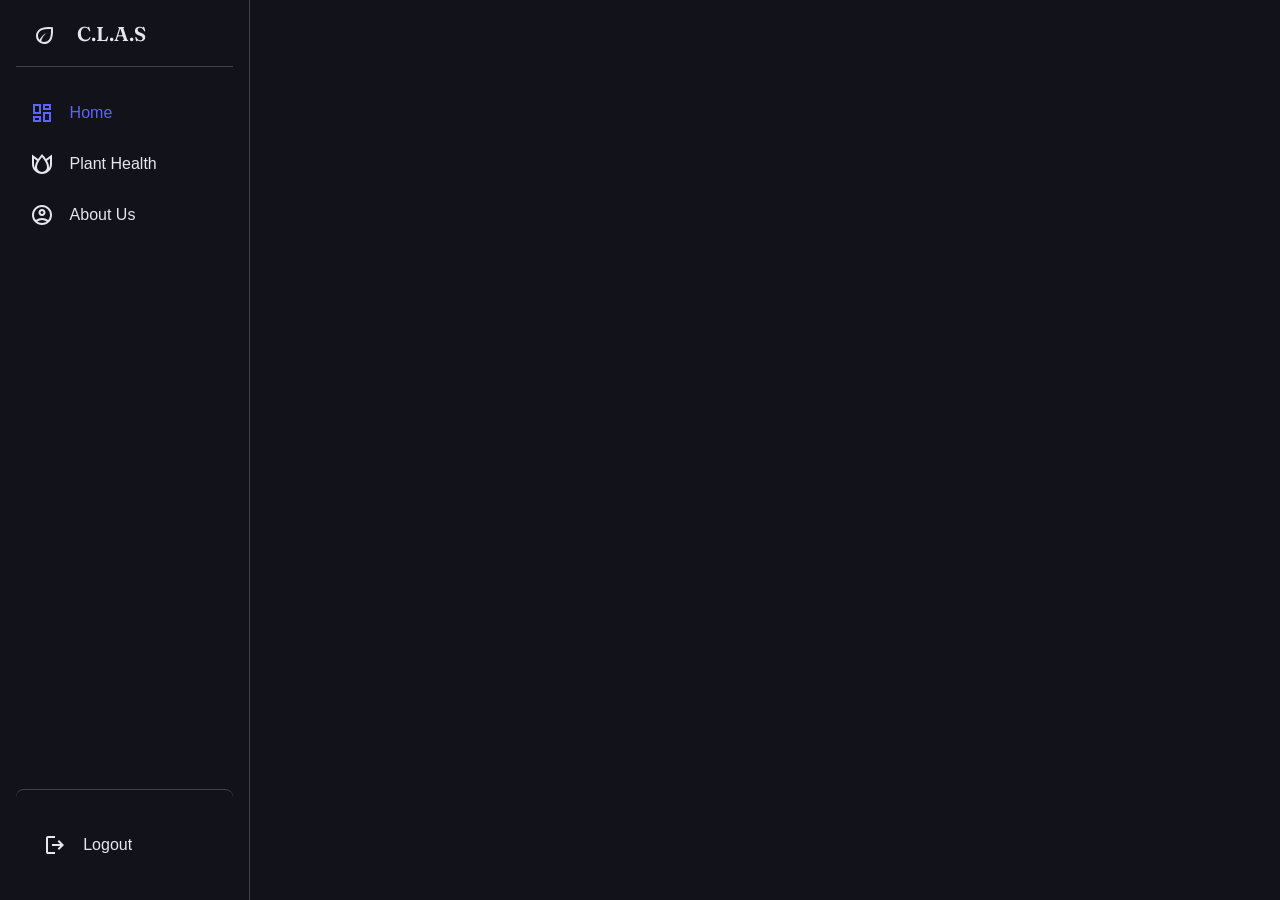
==== Firmware/App/index.html @ 98c23b72 "sidebar" ====
<!DOCTYPE html>
<html lang="en">

<head>
    <meta charset="UTF-8">
    <meta name="viewport" content="width=device-width, initial-scale=1.0">
    <link rel="stylesheet" href="index.css">
    <title>C.L.A.S</title>
</head>

<body>
    <nav id="sidebar">
        <div class="Project">
            <svg xmlns="http://www.w3.org/2000/svg" height="24px" viewBox="0 -960 960 960" width="24px" fill="#e3e3e3">
                <path
                    d="M216-176q-45-45-70.5-104T120-402q0-63 24-124.5T222-642q35-35 86.5-60t122-39.5Q501-756 591.5-759t202.5 7q8 106 5 195t-16.5 160.5q-13.5 71.5-38 125T684-182q-53 53-112.5 77.5T450-80q-65 0-127-25.5T216-176Zm112-16q29 17 59.5 24.5T450-160q46 0 91-18.5t86-59.5q18-18 36.5-50.5t32-85Q709-426 716-500.5t2-177.5q-49-2-110.5-1.5T485-670q-61 9-116 29t-90 55q-45 45-62 89t-17 85q0 59 22.5 103.5T262-246q42-80 111-153.5T534-520q-72 63-125.5 142.5T328-192Zm0 0Zm0 0Z" />
            </svg>
            <span>C.L.A.S</span>
        </div>
        <ul>
            <li class="active">
                <a href="index.html">
                    <svg xmlns="http://www.w3.org/2000/svg" height="24px" viewBox="0 -960 960 960" width="24px"
                        fill="#e3e3e3">
                        <path
                            d="M520-600v-240h320v240H520ZM120-440v-400h320v400H120Zm400 320v-400h320v400H520Zm-400 0v-240h320v240H120Zm80-400h160v-240H200v240Zm400 320h160v-240H600v240Zm0-480h160v-80H600v80ZM200-200h160v-80H200v80Zm160-320Zm240-160Zm0 240ZM360-280Z" />
                    </svg>
                    <span>Home</span>
                </a>
            </li>
            <li>
                <a href="Heatlh.html">
                    <svg xmlns="http://www.w3.org/2000/svg" height="24px" viewBox="0 -960 960 960" width="24px"
                        fill="#e3e3e3">
                        <path
                            d="M480-885q49 59 88 109.5t70 96.5l242-181v380q0 83-31.5 156T763-197q-54 54-127 85.5T480-80q-83 0-156-31.5T197-197q-54-54-85.5-127T80-480v-380l242 181q31-45 70-96t88-110ZM160-700v220q0 44 11.5 84.5T203-320q-2-10-2.5-19.5T200-360q0-57 18.5-117.5T279-610l-119-90Zm320-60Q370-626 325-526t-45 166q0 83 58.5 141.5T480-160q83 0 141.5-58.5T680-360q0-66-45-167T480-760Zm320 60-119 89q42 72 60.5 132.5T760-360q0 11-.5 20.5T757-320q20-35 31.5-75.5T800-480v-220Z" />
                    </svg>
                    <span>Plant Health</span>
                </a>
            </li>
            <li>
                <a href="AboutUs.html">
                    <svg xmlns="http://www.w3.org/2000/svg" height="24px" viewBox="0 -960 960 960" width="24px"
                        fill="#e3e3e3">
                        <path
                            d="M234-276q51-39 114-61.5T480-360q69 0 132 22.5T726-276q35-41 54.5-93T800-480q0-133-93.5-226.5T480-800q-133 0-226.5 93.5T160-480q0 59 19.5 111t54.5 93Zm146.5-204.5Q340-521 340-580t40.5-99.5Q421-720 480-720t99.5 40.5Q620-639 620-580t-40.5 99.5Q539-440 480-440t-99.5-40.5ZM480-80q-83 0-156-31.5T197-197q-54-54-85.5-127T80-480q0-83 31.5-156T197-763q54-54 127-85.5T480-880q83 0 156 31.5T763-763q54 54 85.5 127T880-480q0 83-31.5 156T763-197q-54 54-127 85.5T480-80Zm100-95.5q47-15.5 86-44.5-39-29-86-44.5T480-280q-53 0-100 15.5T294-220q39 29 86 44.5T480-160q53 0 100-15.5ZM523-537q17-17 17-43t-17-43q-17-17-43-17t-43 17q-17 17-17 43t17 43q17 17 43 17t43-17Zm-43-43Zm0 360Z" />
                    </svg>
                    <span>About Us</span>
                </a>
            </li>

        </ul>
        <div class="Logout">
            <a href = "Logout.html" >
                <svg xmlns="http://www.w3.org/2000/svg" height="24px" viewBox="0 -960 960 960" width="24px" fill="#e3e3e3">
                <path
                    d="M200-120q-33 0-56.5-23.5T120-200v-560q0-33 23.5-56.5T200-840h280v80H200v560h280v80H200Zm440-160-55-58 102-102H360v-80h327L585-622l55-58 200 200-200 200Z" />
            </svg>
            <span>Logout</span>
            </a>
        </div>
    </nav>
    <main>

    </main>
</body>

</html>
---- Firmware/App/index.css ----
@import url("https://fonts.googleapis.com/css2?family=Fraunces:opsz,wght@9..144,400..700&family=Inter:wght@400;500;600;700&family=IBM+Plex+Mono:wght@400;500;600&display=swap");

:root {
    --base-clr: #11121a;
    --line-clr: #42434a;
    --hover-clr: #222533;
    --text-clr: #e6e6ef;
    --accent-clr: #5e63ff;
    --secondry-text-clr: #beb3c1;
}

* {
    margin: 0;
    padding: 0;
}

html {
    font-family: Poppins, 'Segoe UI', Tahoma, Geneva, Verdana, sans-serif;
    line-height: 1.5rem;
}

body {
    min-height: 100vh;
    min-height: 100dvh;
    background-color: var(--base-clr);
    color: var(--text-clr);
    display: grid;
    grid-template-columns: auto 1fr;
}

#sidebar {
    box-sizing: border-box;
    height: 100vh;
    width: 250px;
    padding: 5px 1em;
    background-color: var(--base-clr);
    border-right: 1px solid var(--line-clr);
    position: sticky;
    top: 0;
    align-self: start;
}

#sidebar ul {
    list-style: none;
}

#sidebar ul li.active a {
    color: var(--accent-clr);

    svg {
        fill: var(--accent-clr);
    }
}

#sidebar a,
#sidebar .logo {
    border-radius: .5em;
    padding: .85em;
    text-decoration: none;
    color: var(--text-clr);
    display: flex;
    align-items: center;
    gap: 1em;
    ;
}

#sidebar svg {
    flex-shrink: 0;
    fill: var(--text-clr);
}

#sidebar a:hover {
    background-color: var(--hover-clr);
}

.Project {
    display: flex;
    align-items: center;
    gap: 1em;
    padding: .85em;
    font-family: 'Fraunces', serif;
    font-weight: 600;
    font-size: 1.25rem;
    color: var(--text-clr);
    margin-bottom: 1em;
    margin-bottom: 1em;
    padding-bottom: 1em;
    border-bottom: 1px solid var(--line-clr);
}

.Project svg {
    flex-shrink: 0;
}

.Logout {
    display: flex;
    align-items: center;
    gap: 1em;
    padding: .85em;
    border-radius: .5em;
    cursor: pointer;
    color: var(--text-clr);
    position: absolute;
    bottom: 1em;
    left: 1em;
    right: 1em;
    box-sizing: border-box;
    margin-top: 1em;
    padding-top: 1.85em;
    border-top: 1px solid var(--line-clr);
}

.Logout:hover {
    background-color: var(--hover-clr);
}

.Logout svg {
    flex-shrink: 0;
    fill: var(--text-clr);
}
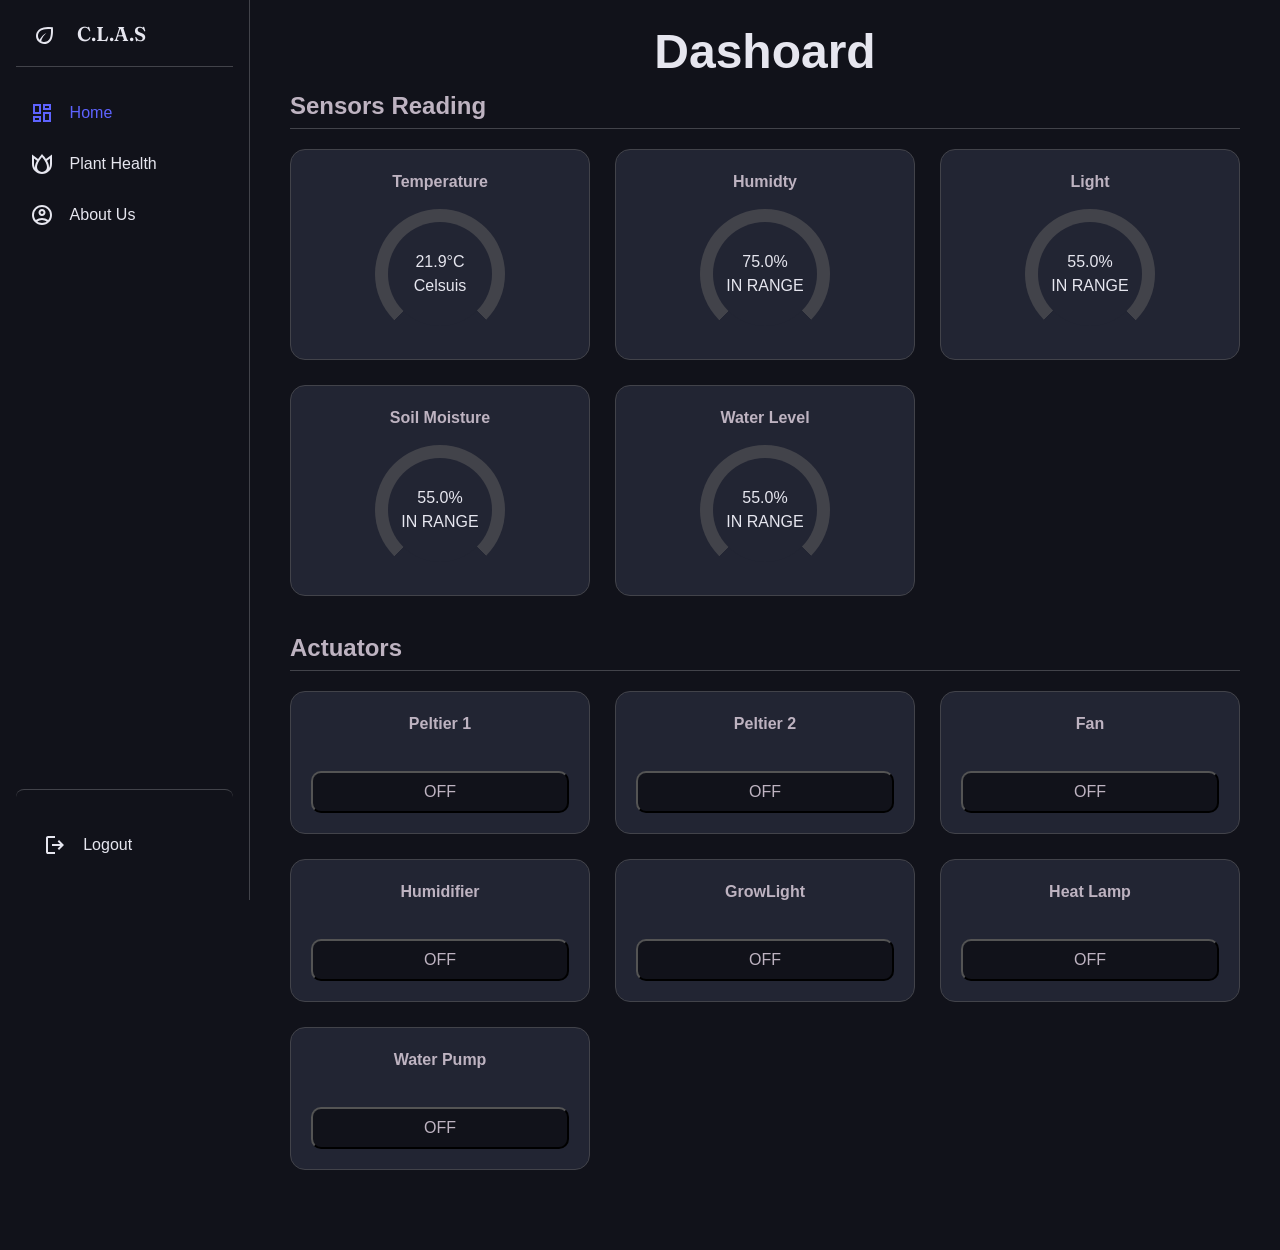
==== commit 6db893d7: "dashboard" ====
--- a/Firmware/App/index.html
+++ b/Firmware/App/index.html
@@ -51,17 +51,98 @@
 
         </ul>
         <div class="Logout">
-            <a href = "Logout.html" >
-                <svg xmlns="http://www.w3.org/2000/svg" height="24px" viewBox="0 -960 960 960" width="24px" fill="#e3e3e3">
-                <path
-                    d="M200-120q-33 0-56.5-23.5T120-200v-560q0-33 23.5-56.5T200-840h280v80H200v560h280v80H200Zm440-160-55-58 102-102H360v-80h327L585-622l55-58 200 200-200 200Z" />
-            </svg>
-            <span>Logout</span>
+            <a href="Login.html">
+                <svg xmlns="http://www.w3.org/2000/svg" height="24px" viewBox="0 -960 960 960" width="24px"
+                    fill="#e3e3e3">
+                    <path
+                        d="M200-120q-33 0-56.5-23.5T120-200v-560q0-33 23.5-56.5T200-840h280v80H200v560h280v80H200Zm440-160-55-58 102-102H360v-80h327L585-622l55-58 200 200-200 200Z" />
+                </svg>
+                <span>Logout</span>
             </a>
         </div>
     </nav>
     <main>
-
+        <h1>Dashoard</h1>
+        <section class="sensors">
+            <h2>Sensors Reading</h2>
+            <div class="sensors_table">
+                <div class=sensor_reading id='temp'>
+                    <div class="sensorname">Temperature</div>
+                    <div class="gauge-container" style="--value: 0;">
+                        <div class="inside">
+                            <span class="gauge-value">21.9°C</span>
+                            <span class="gauge-status">Celsuis</span>
+                        </div>
+                    </div>
+                </div>
+                <div class=sensor_reading id=" humid">
+                    <div class="sensorname">Humidty</div>
+                    <div class="gauge-container" style="--value: 0;">
+                        <div class="inside">
+                            <span class="gauge-value">75.0%</span>
+                            <span class="gauge-status">IN RANGE</span>
+                        </div>
+                    </div>
+                </div>
+                <div class=sensor_reading id="light">
+                    <div class="sensorname">Light</div>
+                    <div class="gauge-container" style="--value: 0;">
+                        <div class="inside">
+                            <span class="gauge-value">55.0%</span>
+                            <span class="gauge-status">IN RANGE</span>
+                        </div>
+                    </div>
+                </div>
+                <div class=sensor_reading id='soil'>
+                    <div class="sensorname">Soil Moisture</div>
+                    <div class="gauge-container" style="--value: 0;">
+                        <div class="inside">
+                            <span class="gauge-value">55.0%</span>
+                            <span class="gauge-status">IN RANGE</span>
+                        </div>
+                    </div>
+                </div>
+                <div class=sensor_reading id="water">
+                    <div class="sensorname">Water Level</div>
+                    <div class="gauge-container" style="--value: 0;">
+                        <div class="inside">
+                            <span class="gauge-value">55.0%</span>
+                            <span class="gauge-status">IN RANGE</span>
+                        </div>
+                    </div>
+                </div>
+            </div>
+        </section>
+        <section class="actucators">
+            <h2>Actuators</h2>
+            <div class = "actuators_table" >
+                <div id = "peltier1">
+                    <div class="actucatorbox">Peltier 1</div>
+                    <button class = 'button_act' onclick= "toggleActuator('peltier1')">OFF</button>
+                </div>
+                <div id = "peltier2">
+                    <div class="actucatorbox">Peltier 2</div>
+                    <button class = 'button_act' onclick= "toggleActuator('peltier2')">OFF</button>
+                </div>
+                <div id = "Fan">
+                    <div class="actucatorbox">Fan</div>
+                    <button class = 'button_act' onclick= "toggleActuator('Fan')">OFF</button>
+                </div>
+                <div id = "humid">
+                    <div class="actucatorbox">Humidifier</div>
+                    <button class = 'button_act' onclick= "toggleActuator('Humidifier')">OFF</button>
+                </div><div id = "Grow">
+                    <div class="actucatorbox">GrowLight</div>
+                    <button class = 'button_act' onclick= "toggleActuator('light')">OFF</button>
+                </div><div id = "lamp">
+                    <div class="actucatorbox">Heat Lamp</div>
+                    <button class = 'button_act' onclick= "toggleActuator('Heat')">OFF</button>
+                </div><div id = "Water">
+                    <div class="actucatorbox">Water Pump</div>
+                    <button class = 'button_act' onclick= "toggleActuator('Pump')">OFF</button>
+                </div>
+            </div>
+        </section>
     </main>
 </body>
 
--- a/Firmware/App/index.css
+++ b/Firmware/App/index.css
@@ -117,4 +117,103 @@
 .Logout svg {
     flex-shrink: 0;
     fill: var(--text-clr);
+}
+
+main {
+    flex: 1;
+    padding: 40px;
+}
+
+h1 {
+    font-size: 3rem;
+    margin-bottom: 30px;
+    text-align: center;
+}
+
+h2 {
+    font-size: 1.2;
+    color: var(--secondry-text-clr);
+    margin-bottom: 20px;
+    border-bottom: 1px solid var(--line-clr);
+    padding-bottom: 10px;
+}
+
+section {
+    margin-bottom: 40px;
+}
+
+.sensors_table,
+.actuators_table {
+    display: grid;
+    grid-template-columns: repeat(auto-fit, minmax(220px, 1fr));
+    gap: 25px;
+}
+.sensor_reading, .actuators_table > div {
+    background-color: var(--hover-clr);
+    border: 1.5px  solid var(--line-clr);
+    border-radius: 15px;
+    padding: 20px;
+    display: flex;
+    flex-direction: column;
+    align-items: center;
+    text-align: center;
+}
+.sensorname,
+.actucatorbox {
+    font-size: 1rem;
+    color: var(--secondry-text-clr);
+    margin-bottom: 15px;
+    font-weight: 600;
+}
+
+.gauge-container {
+    width: 130px;
+    height: 130px;
+    border-radius: 50%;
+    background: conic-gradient(from 225deg,
+            var(--accent-clr) 0%,
+            var(--accent-clr) calc(var(--value) * 1% * 0.75),
+            var(--line-clr) calc(var(--value) * 1% * 0.75),
+            var(--line-clr) 75%,
+            transparent 75%);
+    display: flex;
+    justify-content: center;
+    align-items: center;
+    position: relative;
+}
+.inside{
+    width: 104px;
+    height: 104px;
+    background-color: var(--hover-clr);
+    border-radius: 50%;
+    display: flex;
+    flex-direction: column;
+    justify-content: center;
+    align-items: center;
+}
+.actuators_table > div {
+    justify-content: space-between;
+    gap : 20px;
+}
+.button_act{
+    background-color: var(--base-clr);
+    color : var(--secondry-text-clr);
+    border : 1px  solid var (--line-clr);
+    padding: 10px 0;
+    width: 100%;
+    border-radius: 10px;
+    font-size : 1em;
+    font-weight : bold , italic;
+    cursor : pointer ; 
+    transition: all 0.3s ease;
+}
+
+.button_act:hover {
+    border-color: var(--accent-clr);
+}
+
+.button_act.active-btn {
+    background-color: var(--accent-clr);
+    color: var(--text-clr);
+    border-color: var(--accent-clr);
 }
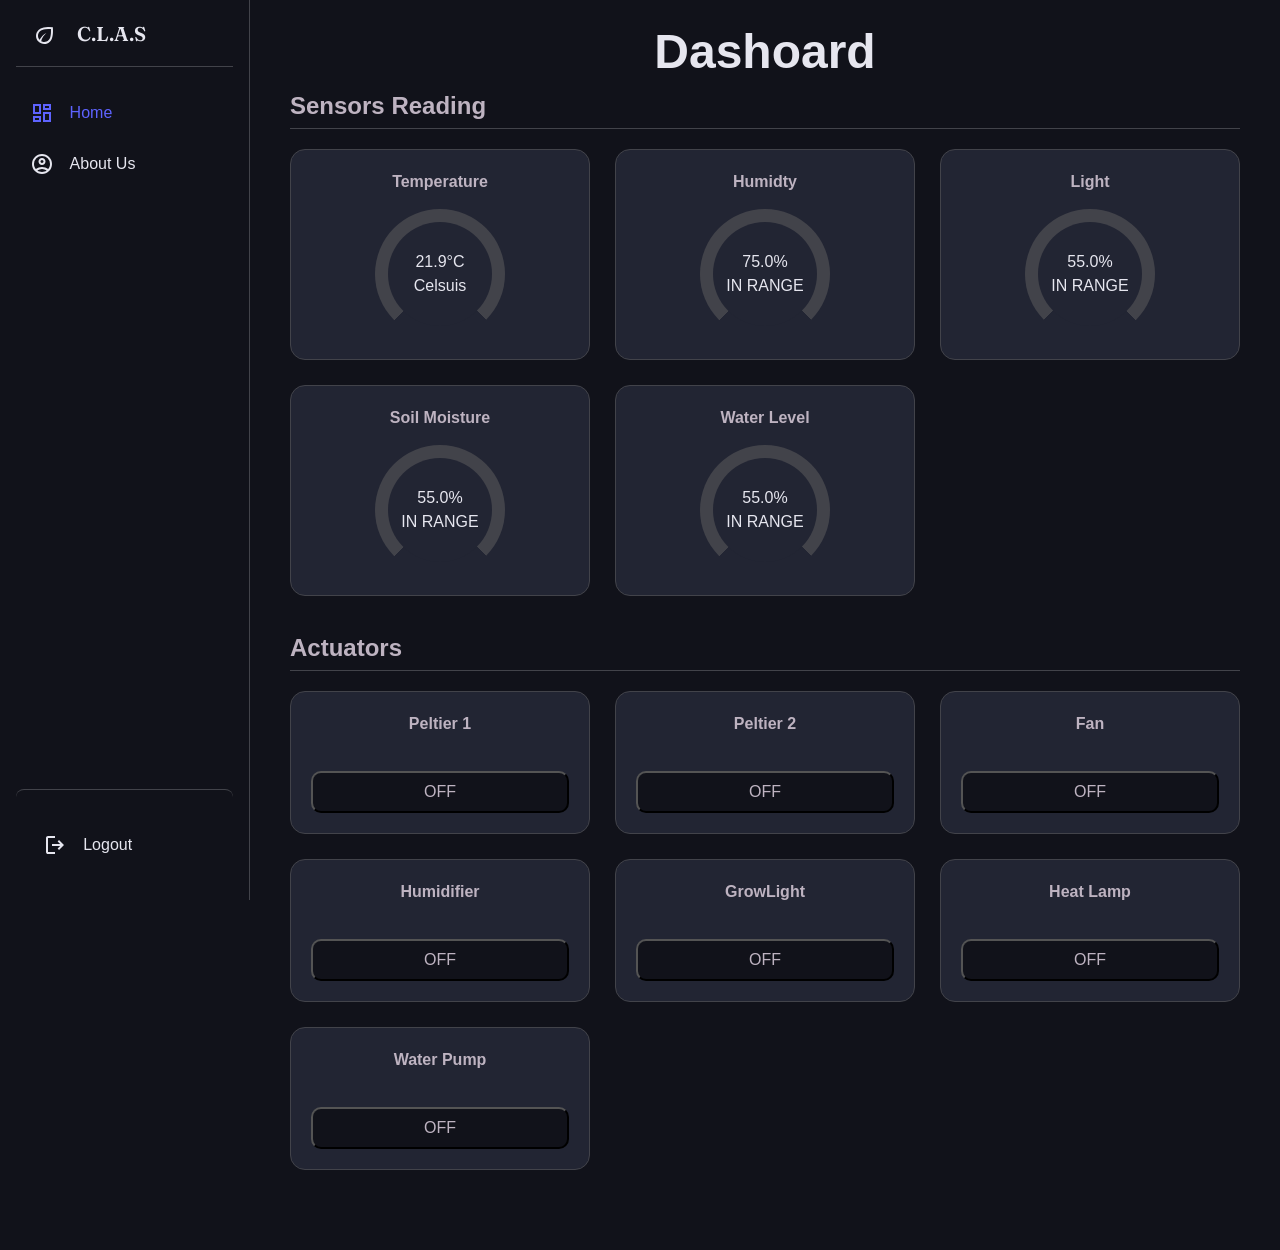
==== commit 541f35f2: "update" ====
--- a/Firmware/App/index.html
+++ b/Firmware/App/index.html
@@ -26,16 +26,6 @@
                             d="M520-600v-240h320v240H520ZM120-440v-400h320v400H120Zm400 320v-400h320v400H520Zm-400 0v-240h320v240H120Zm80-400h160v-240H200v240Zm400 320h160v-240H600v240Zm0-480h160v-80H600v80ZM200-200h160v-80H200v80Zm160-320Zm240-160Zm0 240ZM360-280Z" />
                     </svg>
                     <span>Home</span>
-                </a>
-            </li>
-            <li>
-                <a href="Heatlh.html">
-                    <svg xmlns="http://www.w3.org/2000/svg" height="24px" viewBox="0 -960 960 960" width="24px"
-                        fill="#e3e3e3">
-                        <path
-                            d="M480-885q49 59 88 109.5t70 96.5l242-181v380q0 83-31.5 156T763-197q-54 54-127 85.5T480-80q-83 0-156-31.5T197-197q-54-54-85.5-127T80-480v-380l242 181q31-45 70-96t88-110ZM160-700v220q0 44 11.5 84.5T203-320q-2-10-2.5-19.5T200-360q0-57 18.5-117.5T279-610l-119-90Zm320-60Q370-626 325-526t-45 166q0 83 58.5 141.5T480-160q83 0 141.5-58.5T680-360q0-66-45-167T480-760Zm320 60-119 89q42 72 60.5 132.5T760-360q0 11-.5 20.5T757-320q20-35 31.5-75.5T800-480v-220Z" />
-                    </svg>
-                    <span>Plant Health</span>
                 </a>
             </li>
             <li>
